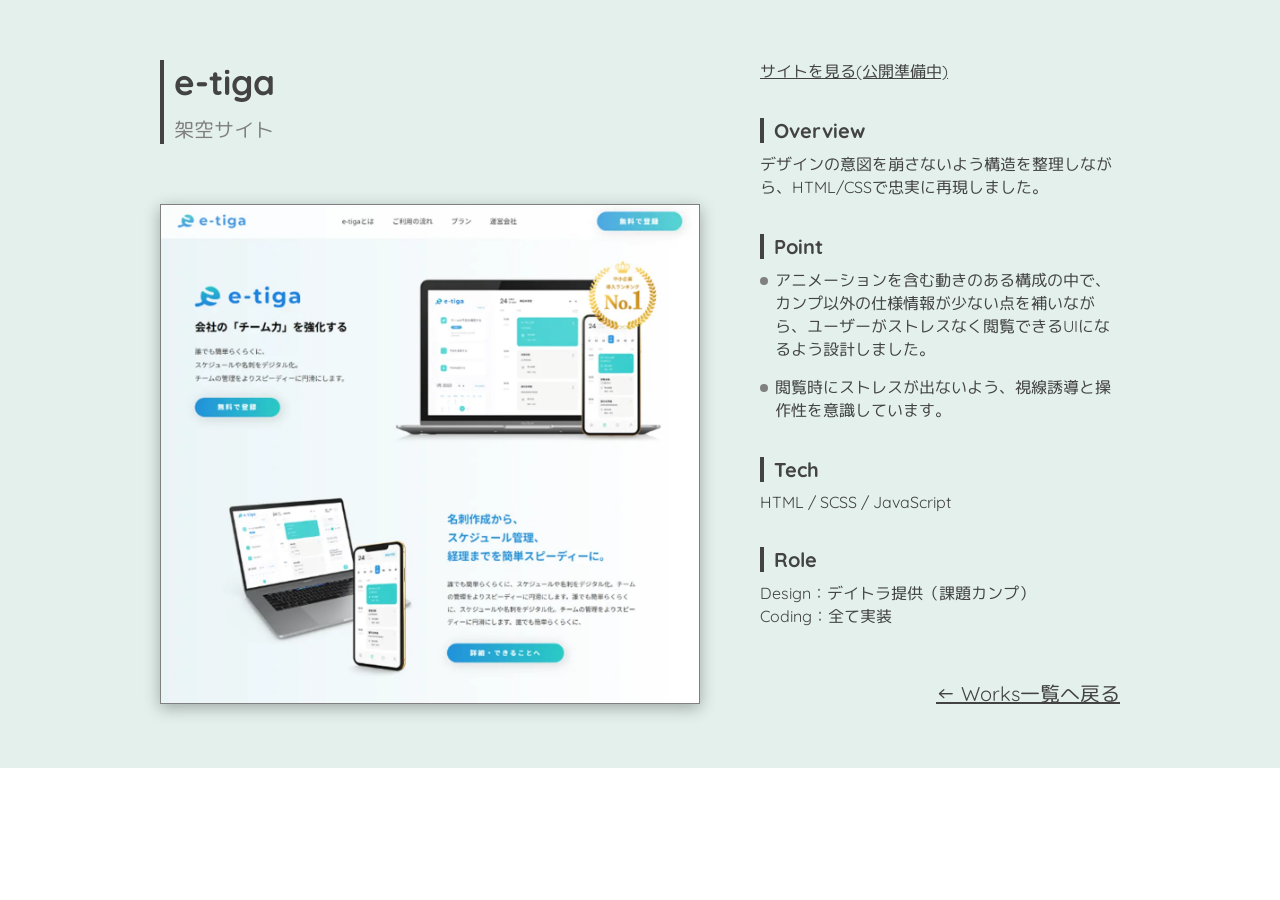
==== works/e-tiga.html @ a477d6ff "yanagis-site 初回アップ" ====
<!doctype html>
<html lang="en">
  <head>
    <meta charset="UTF-8" />
    <meta name="viewport" content="width=device-width, initial-scale=1.0" />

    <meta name="robots" content="noindex" />
    <title>e-tigaサイト紹介ページ</title>
    <meta
      name="description"
      content="デイトラのWeb制作コース、中級編自由課題の架空サイトです。HTML/CSSを用いたレスポンシブ対応のデザインを実装しています。"
    />

    <!-- Google fonts -->
    <link rel="preconnect" href="https://fonts.googleapis.com" />
    <link rel="preconnect" href="https://fonts.gstatic.com" crossorigin />
    <link
      href="https://fonts.googleapis.com/css2?family=M+PLUS+Rounded+1c&family=Quicksand:wght@300..700&display=swap"
      rel="stylesheet"
    />

    <link rel="stylesheet" href="../css/reset.css" />
    <link rel="stylesheet" href="../css/style.css" />
  </head>

  <body>
    <main class="work">
      <div class="work__inner">
        <div class="work__left">
          <!-- タイトル -->
          <section class="work__header">
            <h1 class="work__title">
              <span class="work__title-main">e-tiga</span>
              <span class="work__title-sub">架空サイト</span>
            </h1>
          </section>

          <!-- メイン画像 -->
          <section class="work__visual">
            <div class="work__mock">
              <picture>
                <source
                  srcset="../img/project/e-tiga-fullpage.webp"
                  type="image/webp"
                />
                <img
                  src="../img/project/e-tiga-fullpage.jpg"
                  alt="コーポレートサイトPC表示"
                  width="1200"
                  height="7304"
                />
              </picture>
            </div>
          </section>
        </div>

        <div class="work__right">
          <!-- ボタン -->
          <section class="work__button">
            <a href="#" class="work__link" target="_blank">
              サイトを見る(公開準備中)
            </a>
          </section>

          <!-- 概要 -->
          <section class="work__section">
            <h2 class="work__heading">Overview</h2>
            <p class="work__text">
              デザインの意図を崩さないよう構造を整理しながら、HTML/CSSで忠実に再現しました。
            </p>
          </section>

          <!-- 工夫した点 -->
          <section class="work__section">
            <h2 class="work__heading">Point</h2>
            <ul class="work__list">
              <li>
                アニメーションを含む動きのある構成の中で、カンプ以外の仕様情報が少ない点を補いながら、ユーザーがストレスなく閲覧できるUIになるよう設計しました。
              </li>
              <li>
                閲覧時にストレスが出ないよう、視線誘導と操作性を意識しています。
              </li>
            </ul>
          </section>

          <!-- 使用技術 -->
          <section class="work__section">
            <h2 class="work__heading">Tech</h2>
            <p class="work__text">HTML / SCSS / JavaScript</p>
          </section>

          <!-- 制作範囲 -->
          <section class="work__section">
            <h2 class="work__heading">Role</h2>
            <p class="work__text">
              Design：デイトラ提供（課題カンプ）<br />
              Coding：全て実装
            </p>
          </section>

          <!-- 戻るボタン -->
          <section class="work__back">
            <a href="../index.html#works" class="work__back-link">
              ← Works一覧へ戻る
            </a>
          </section>
        </div>
      </div>
    </main>
  </body>
</html>
---- css/style.css ----
@charset "UTF-8";
body {
  font-family: "Quicksand", "M PLUS Rounded 1c", sans-serif;
  color: #434343;
}
body.is-fixed {
  overflow: hidden;
}

.button {
  display: -webkit-box;
  display: -ms-flexbox;
  display: flex;
  -webkit-box-align: center;
      -ms-flex-align: center;
          align-items: center;
  width: 180px;
  padding: 6px 10px;
  margin: 0 auto;
}
.button--x {
  width: -webkit-fit-content;
  width: -moz-fit-content;
  width: fit-content;
}
.button__icon {
  display: -webkit-box;
  display: -ms-flexbox;
  display: flex;
  -webkit-box-align: center;
      -ms-flex-align: center;
          align-items: center;
}
.button__icon svg {
  width: 24px;
  height: 24px;
}
.button__icon--x {
  position: relative;
}
.button__icon--x::after {
  content: "";
  position: absolute;
  width: 26px;
  height: 26px;
  background-color: #000;
  left: -1px;
  z-index: -1;
  -webkit-transition: background-color 0.3s;
  transition: background-color 0.3s;
}
.button__icon-path {
  fill: #ffffff;
}
.button__text {
  color: #ffffff;
  font-size: 20px;
  margin-left: 10px;
  letter-spacing: 0.05em;
}

.header {
  background-image: -webkit-gradient(linear, left top, left bottom, from(#6ad2e4), to(#5fab93));
  background-image: linear-gradient(to bottom, #6ad2e4, #5fab93);
  position: fixed;
  top: 0;
  left: 0;
  width: 100%;
  z-index: 999;
}
.header__container {
  width: 100%;
  position: relative;
}
.header__top {
  display: -webkit-box;
  display: -ms-flexbox;
  display: flex;
  -webkit-box-pack: justify;
      -ms-flex-pack: justify;
          justify-content: space-between;
  -webkit-box-align: center;
      -ms-flex-align: center;
          align-items: center;
}
.header__logo {
  display: inline-block;
  padding: 14px 24px;
  font-size: 21px;
  font-weight: bold;
  color: #ffffff;
}
.header__menu-button {
  width: 36px;
  height: 21px;
  position: relative;
  border: none;
  background: transparent;
  right: 24px;
}
.header__menu-button.is-checked .header-icon__bar:nth-child(1) {
  top: 10px;
  -webkit-transform: rotate(30deg);
          transform: rotate(30deg);
}
.header__menu-button.is-checked .header-icon__bar:nth-child(2) {
  display: none;
}
.header__menu-button.is-checked .header-icon__bar:nth-child(3) {
  top: 10px;
  -webkit-transform: rotate(-30deg);
          transform: rotate(-30deg);
}
.header-icon__bar {
  position: absolute;
  top: 0;
  left: 0;
  width: 36px;
  height: 3px;
  border-radius: 6px;
  background: #ffffff;
  -webkit-transition: top 0.3s linear, -webkit-transform 0.3s linear;
  transition: top 0.3s linear, -webkit-transform 0.3s linear;
  transition: transform 0.3s linear, top 0.3s linear;
  transition: transform 0.3s linear, top 0.3s linear, -webkit-transform 0.3s linear;
}
.header-icon__bar:nth-child(1) {
  top: 0;
}
.header-icon__bar:nth-child(2) {
  top: 9px;
}
.header-icon__bar:nth-child(3) {
  top: 18px;
}
.header__contents {
  display: none;
  height: calc(100vh - 81px);
  border-top: 1px solid #ffffff;
  padding-top: 60px;
}
.header__nav-item {
  text-align: center;
}
.header__nav-item + .header__nav-item {
  margin-top: 24px;
}
.header__nav-item--x {
  position: relative;
  left: -66px;
}

.fv {
  padding-top: 81px;
  width: 100%;
  position: relative;
}
.fv__contents {
  position: absolute;
  bottom: 26px;
  left: 0;
  max-width: 380px;
  width: 100%;
  background: rgba(255, 255, 255, 0.65);
  border-top-right-radius: 10px;
  border-bottom-right-radius: 10px;
  padding: 18px;
}
.fv__heading-main {
  display: block;
  font-size: 28px;
  font-weight: bold;
}
.fv__heading-sub {
  display: block;
  font-size: 14px;
  margin-top: 12px;
}

.section {
  padding: 48px 0;
}
.section__inner {
  padding-inline: 25px;
  max-width: 500px;
  width: 100%;
  margin: 0 auto;
}
.section__head {
  display: -webkit-box;
  display: -ms-flexbox;
  display: flex;
  -webkit-box-orient: vertical;
  -webkit-box-direction: normal;
      -ms-flex-direction: column;
          flex-direction: column;
}
.section__head-main {
  font-size: 40px;
  font-weight: bold;
}
.section__head-sub {
  font-size: 15px;
  letter-spacing: 0.2em;
}
.section__lead-text {
  margin-top: 32px;
  font-size: 16px;
  line-height: 1.6;
}
.section__contents {
  margin-top: 40px;
}

.skills {
  background-color: #f2f2f2;
}
.skills__list {
  margin-top: 20px;
  line-height: 3;
  display: grid;
  gap: 15px;
  grid-template-columns: repeat(auto-fit, minmax(180px, 1fr));
}
.skills__item {
  display: -webkit-box;
  display: -ms-flexbox;
  display: flex;
  width: 200px;
}
.skills__icon {
  opacity: 0.3;
  display: -webkit-box;
  display: -ms-flexbox;
  display: flex;
  -webkit-box-pack: center;
      -ms-flex-pack: center;
          justify-content: center;
  -webkit-box-align: center;
      -ms-flex-align: center;
          align-items: center;
}
.skills__icon img {
  width: 52px;
  height: 52px;
  -o-object-fit: contain;
     object-fit: contain;
}
.skills__name {
  font-size: 25px;
  vertical-align: middle;
  padding-left: 13px;
  font-weight: bold;
}

.works__contents {
  margin-top: 20px;
}
.works__list {
  text-align: center;
}
.works__item + .works__item {
  margin-top: 55px;
}
.works__card {
  padding: 15px;
  border-radius: 3px;
  display: block;
  height: 100%;
  -webkit-box-shadow: 0 4px 15px 0 rgba(0, 0, 0, 0.3);
          box-shadow: 0 4px 15px 0 rgba(0, 0, 0, 0.3);
  -webkit-transition: -webkit-transform 0.3s, -webkit-box-shadow 0.3s;
  transition: -webkit-transform 0.3s, -webkit-box-shadow 0.3s;
  transition: transform 0.3s, box-shadow 0.3s;
  transition: transform 0.3s, box-shadow 0.3s, -webkit-transform 0.3s, -webkit-box-shadow 0.3s;
}
.works__item-img {
  margin-bottom: 12px;
}
.works__item-name {
  font-size: 16px;
  font-weight: bold;
  margin-bottom: 6px;
  min-height: 3em;
}
.works__item-link {
  font-size: 14px;
  margin-top: auto;
}

.about {
  background-color: #f2f2f2;
}
.about__container {
  margin-top: 32px;
  display: -webkit-box;
  display: -ms-flexbox;
  display: flex;
  -webkit-box-orient: vertical;
  -webkit-box-direction: normal;
      -ms-flex-direction: column;
          flex-direction: column;
}
.about__text-contents {
  margin-top: 20px;
}
.about__text {
  font-size: 16px;
  line-height: 1.6;
}
.about__text + .about__text {
  margin-top: 1em;
}
.about__img img {
  display: block;
  margin: 0 auto;
}

.contact__form {
  margin-top: 20px;
  font-family: "Quicksand", "M PLUS Rounded 1c", sans-serif;
}
.contact__text {
  margin-top: 32px;
}
.contact__item + .contact__item {
  margin-top: 30px;
}
.contact__item select {
  -webkit-appearance: none;
     -moz-appearance: none;
          appearance: none;
  background: url(../img/select-arrow.png) no-repeat center right 16px/9.451px 6.969px;
  background: #e3f0ec;
}
.contact__label {
  display: block;
  padding-block: 10px;
  font-size: 18px;
  font-weight: bold;
}
.contact__must {
  color: #ff4d6d;
  margin-left: 4px;
}
.contact__input-field {
  width: 100%;
  height: 60px;
  border-radius: 10px;
  border: transparent;
  background-color: #e3f0ec;
  font-size: 18px;
  padding: 15px;
  -webkit-box-sizing: border-box;
          box-sizing: border-box;
}
.contact__input-field-w {
  height: auto;
  line-height: 1.5;
}
.contact__button {
  background-color: #629e8a;
  color: #ffffff;
  font-size: 20px;
  padding: 16px 50px;
  display: block;
  margin: 45px auto 0;
  border: none;
  border-radius: 50px;
  -webkit-box-shadow: 0 4px 15px 0 rgba(0, 0, 0, 0.3);
          box-shadow: 0 4px 15px 0 rgba(0, 0, 0, 0.3);
  cursor: pointer;
  -webkit-transition: -webkit-transform 0.3s, -webkit-box-shadow 0.3s;
  transition: -webkit-transform 0.3s, -webkit-box-shadow 0.3s;
  transition: transform 0.3s, box-shadow 0.3s;
  transition: transform 0.3s, box-shadow 0.3s, -webkit-transform 0.3s, -webkit-box-shadow 0.3s;
}
.contact__privacy {
  display: -webkit-box;
  display: -ms-flexbox;
  display: flex;
  -webkit-box-align: center;
      -ms-flex-align: center;
          align-items: center;
  font-weight: normal;
  font-size: 16px;
  color: #000;
  -webkit-transition: opacity 0.3s;
  transition: opacity 0.3s;
}
.contact__privacy input[type=checkbox] {
  width: auto;
  height: auto;
  margin-right: 10px;
}
.contact {
  /* チェックボックス用のラベル */
}
.contact label[for=privacy] {
  font-weight: normal;
  font-size: 16px;
  color: #000;
}

#page-top {
  width: 50px;
  height: 50px;
  position: fixed;
  right: 10px;
  bottom: 10px;
  background-color: #6ad2e4;
  border-radius: 50%;
  -webkit-transition: opacity 0.3s;
  transition: opacity 0.3s;
}
#page-top::before {
  content: "TOP";
  font-size: 15px;
  color: #ffffff;
  position: absolute;
  margin: auto;
  text-align: center;
  width: 100%;
  top: 32%;
  left: 49%;
  translate: -50%;
  font-weight: bold;
}
#page-top:hover {
  opacity: 0.6;
}

.footer {
  background-color: #f2f2f2;
  text-align: center;
  padding: 10px;
}
.footer__copy {
  font-size: 11px;
  font-family: "Quicksand", "M PLUS Rounded 1c", sans-serif;
}

/*------------------
// tb
------------------*/
@media screen and (min-width: 900px) {
  .section__inner {
    max-width: 700px;
  }
  .section__head-main {
    font-size: 54px;
  }
  .fv__contents {
    bottom: 30px;
    height: auto;
    max-width: 500px;
    padding-left: 30px;
  }
  .skills__list {
    grid-template-columns: repeat(3, 1fr);
  }
  .works__list {
    display: grid;
    grid-template-columns: repeat(3, 1fr);
    gap: 8%;
  }
  .works__item + .works__item {
    margin-top: 0;
  }
  .about__container {
    -webkit-box-orient: horizontal;
    -webkit-box-direction: reverse;
        -ms-flex-direction: row-reverse;
            flex-direction: row-reverse;
    -webkit-box-align: center;
        -ms-flex-align: center;
            align-items: center;
  }
  .about__text-contents {
    margin-top: 0;
    -webkit-box-flex: 1;
        -ms-flex: 1;
            flex: 1;
  }
  .about__img {
    -webkit-box-flex: 1;
        -ms-flex: 1;
            flex: 1;
  }
}
/*------------------
// pc
------------------*/
@media screen and (min-width: 1200px) {
  .wrapper {
    display: -webkit-box;
    display: -ms-flexbox;
    display: flex;
  }
  .main {
    -ms-flex-preferred-size: 79.2%;
        flex-basis: 79.2%;
  }
  .header {
    position: relative;
    -ms-flex-preferred-size: 20.8%;
        flex-basis: 20.8%;
    padding: 35px 20px;
  }
  .header__container {
    width: 160px;
    margin: 0 auto;
    position: sticky;
    top: 35px;
  }
  .header__logo {
    padding: 14px 10px;
    font-size: 30px;
  }
  .header__menu-button {
    display: none;
  }
  .header__contents {
    display: block;
    border: none;
    padding-top: 20px;
    line-height: 0.5;
  }
  .header__nav-item--x {
    width: -webkit-fit-content;
    width: -moz-fit-content;
    width: fit-content;
    left: 8px;
  }
  .button {
    width: 100%;
    border-radius: 15px;
  }
  .button:hover {
    background-color: rgba(255, 255, 255, 0.6);
  }
  .button:hover .button__icon-path {
    fill: #629e8a;
  }
  .button:hover .button__text {
    color: #629e8a;
  }
  .button--x {
    padding: 0;
    border-radius: 0;
    left: 9px;
  }
  .button--x:hover .button__icon-path--x {
    fill: #000;
  }
  .button--x:hover .button__icon--x::after {
    background-color: #ffffff;
  }
  .section__inner {
    max-width: 880px;
  }
  .section__head {
    margin-bottom: 24px;
  }
  .section__head-main {
    font-size: 60px;
  }
  .fv {
    padding-top: 0;
  }
  .fv__contents {
    position: absolute;
    bottom: 60px;
    left: 0;
    max-width: 590px;
    padding-top: 24px;
    padding-left: 96px;
  }
  .fv__heading-main {
    font-size: 38px;
  }
  .fv__heading-sub {
    font-size: 18px;
    margin-top: 12px;
  }
  .skills__list {
    grid-template-columns: repeat(4, 1fr);
  }
  .works__list {
    display: grid;
    grid-template-columns: repeat(3, 1fr);
    gap: 8%;
  }
  .works__item + .works__item {
    margin-top: 0;
  }
  .works__card:hover {
    -webkit-transform: translateY(-3px);
            transform: translateY(-3px);
    -webkit-box-shadow: 0 8px 24px rgba(0, 0, 0, 0.3);
            box-shadow: 0 8px 24px rgba(0, 0, 0, 0.3);
  }
  .contact__item {
    display: grid;
  }
  .contact__item + .contact__item {
    margin-top: 50px;
  }
  .contact__label {
    font-size: 21px;
  }
  .contact__input-field {
    width: 70%;
    height: 85px;
    font-size: 20px;
    padding: 30px;
    border: 1px solid transparent;
  }
  .contact__input-field:hover, .contact__input-field:focus {
    -webkit-box-shadow: 0 4px 15px 0 rgba(0, 0, 0, 0.3);
            box-shadow: 0 4px 15px 0 rgba(0, 0, 0, 0.3);
    border-color: #629e8a;
    outline: none;
  }
  .contact__input-field-w {
    width: 100%;
    height: 100%;
  }
  .contact__privacy:hover {
    opacity: 0.6;
  }
  .contact__button {
    padding: 20px 80px;
  }
  .contact__button:hover {
    -webkit-transform: translateY(-2px);
            transform: translateY(-2px);
    -webkit-box-shadow: 0 6px 20px 2px rgba(0, 0, 0, 0.35);
            box-shadow: 0 6px 20px 2px rgba(0, 0, 0, 0.35);
  }
  .contact__button:active {
    -webkit-transform: translateY(2px);
            transform: translateY(2px);
    -webkit-box-shadow: none;
            box-shadow: none;
  }
}
.work {
  background-color: #e3f0ec;
}
.work__inner {
  max-width: 400px;
  width: 100%;
  margin: 0 auto;
  padding: 60px 20px;
  display: -webkit-box;
  display: -ms-flexbox;
  display: flex;
  -webkit-box-orient: vertical;
  -webkit-box-direction: normal;
      -ms-flex-direction: column;
          flex-direction: column;
}
.work {
  /* タイトル */
}
.work__title {
  border-left: 4px solid #434343;
  padding-left: 10px;
  display: -webkit-box;
  display: -ms-flexbox;
  display: flex;
  -webkit-box-orient: vertical;
  -webkit-box-direction: normal;
      -ms-flex-direction: column;
          flex-direction: column;
  gap: 10px;
}
.work__title-main {
  font-size: 35px;
  font-weight: 700;
}
.work__title-sub {
  font-size: 20px;
  color: #808080;
}
.work {
  /* 画像 */
}
.work__visual {
  margin-top: 60px;
  max-width: 400px;
}
.work__visual img {
  display: block;
  width: 100%;
  height: auto;
  -webkit-box-shadow: 0 4px 15px 0 rgba(0, 0, 0, 0.3);
          box-shadow: 0 4px 15px 0 rgba(0, 0, 0, 0.3);
}
.work {
  /* ボタン */
}
.work__button {
  margin-top: 35px;
  text-align: center;
}
.work__link {
  text-decoration: underline;
  -webkit-transition: opacity 0.3s;
  transition: opacity 0.3s;
}
.work {
  /* セクション */
}
.work__section {
  margin-top: 60px;
}
.work {
  /* 見出し */
}
.work__heading {
  font-size: 20px;
  font-weight: 700;
  margin-bottom: 10px;
  border-left: 4px solid #434343;
  padding-left: 10px;
}
.work {
  /* テキスト */
}
.work__text {
  font-size: 16px;
}
.work {
  /* リスト */
}
.work__list {
  font-size: 16px;
}
.work__list li {
  position: relative;
  padding-left: 15px;
}
.work__list li::before {
  content: "";
  position: absolute;
  width: 8px;
  height: 8px;
  border-radius: 50%;
  background-color: #808080;
  top: 8px;
  left: 0;
}
.work__list li + li {
  margin-top: 15px;
}
.work {
  /* 一覧へ戻る */
}
.work__back {
  margin-top: 60px;
  text-align: center;
}
.work__back-link {
  font-size: 20px;
  text-decoration: underline;
  -webkit-transition: opacity 0.3s;
  transition: opacity 0.3s;
}

@media screen and (min-width: 900px) {
  .work__inner {
    max-width: 800px;
    -webkit-box-orient: horizontal;
    -webkit-box-direction: normal;
        -ms-flex-direction: row;
            flex-direction: row;
    gap: 60px;
  }
  .work__visual {
    max-width: 100%;
    width: 100%;
  }
  .work__mock {
    width: 100%;
    max-height: 500px;
    overflow-y: auto;
    border: 1px solid #808080;
    -webkit-box-shadow: 0 4px 15px 0 rgba(0, 0, 0, 0.3);
            box-shadow: 0 4px 15px 0 rgba(0, 0, 0, 0.3);
  }
  .work__mock img {
    border: none;
    -webkit-box-shadow: none;
            box-shadow: none;
    width: 100%;
    display: block;
  }
  .work__left {
    -webkit-box-flex: 1.5;
        -ms-flex: 1.5;
            flex: 1.5;
  }
  .work__right {
    -ms-flex-item-align: center;
        align-self: center;
    -webkit-box-flex: 1;
        -ms-flex: 1;
            flex: 1;
  }
  .work__button {
    margin-top: 0;
    text-align: left;
  }
  .work__section {
    margin-top: 35px;
  }
  .work__back {
    margin-top: 50px;
    text-align: right;
  }
}
@media screen and (min-width: 1200px) {
  .work__inner {
    max-width: 1000px;
  }
  .work__link:hover, .work__back .work__back-link:hover {
    opacity: 0.6;
  }
}
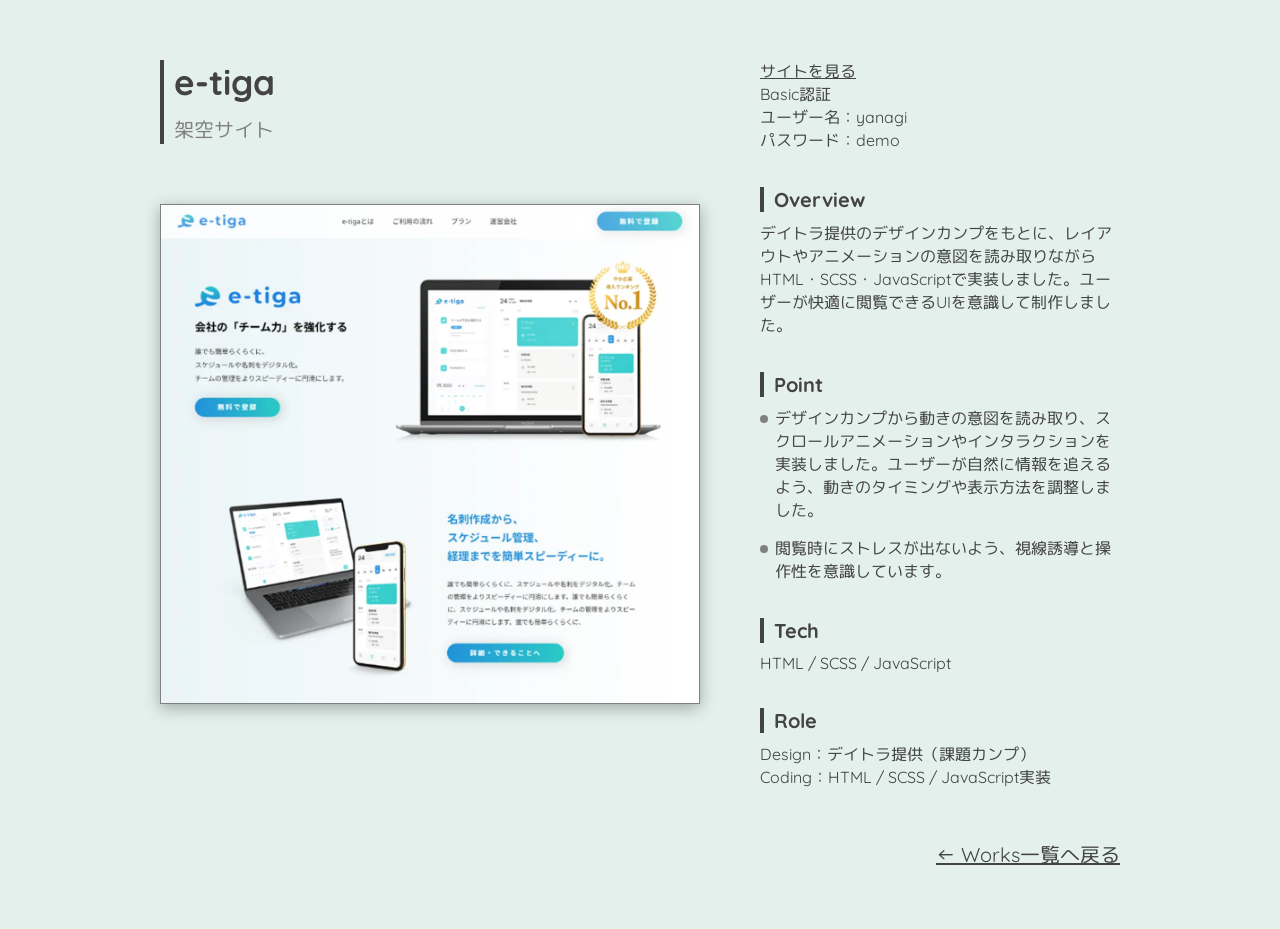
==== commit 939ff7d8: "サイトアップ前修正" ====
--- a/works/e-tiga.html
+++ b/works/e-tiga.html
@@ -57,16 +57,24 @@
         <div class="work__right">
           <!-- ボタン -->
           <section class="work__button">
-            <a href="#" class="work__link" target="_blank">
-              サイトを見る(公開準備中)
-            </a>
-          </section>
+  <a href="https://yanagigarden.com/e-tiga/" class="work__link" target="_blank">
+    サイトを見る
+  </a>
+
+  <div class="work__auth">
+    <p class="work__auth-title">Basic認証</p>
+    <p class="work__auth-text">
+      ユーザー名：yanagi<br>
+      パスワード：demo
+    </p>
+  </div>
+</section>
 
           <!-- 概要 -->
           <section class="work__section">
             <h2 class="work__heading">Overview</h2>
             <p class="work__text">
-              デザインの意図を崩さないよう構造を整理しながら、HTML/CSSで忠実に再現しました。
+              デイトラ提供のデザインカンプをもとに、レイアウトやアニメーションの意図を読み取りながらHTML・SCSS・JavaScriptで実装しました。ユーザーが快適に閲覧できるUIを意識して制作しました。
             </p>
           </section>
 
@@ -75,7 +83,7 @@
             <h2 class="work__heading">Point</h2>
             <ul class="work__list">
               <li>
-                アニメーションを含む動きのある構成の中で、カンプ以外の仕様情報が少ない点を補いながら、ユーザーがストレスなく閲覧できるUIになるよう設計しました。
+                デザインカンプから動きの意図を読み取り、スクロールアニメーションやインタラクションを実装しました。ユーザーが自然に情報を追えるよう、動きのタイミングや表示方法を調整しました。
               </li>
               <li>
                 閲覧時にストレスが出ないよう、視線誘導と操作性を意識しています。
@@ -94,7 +102,7 @@
             <h2 class="work__heading">Role</h2>
             <p class="work__text">
               Design：デイトラ提供（課題カンプ）<br />
-              Coding：全て実装
+              Coding：HTML / SCSS / JavaScript実装
             </p>
           </section>
 
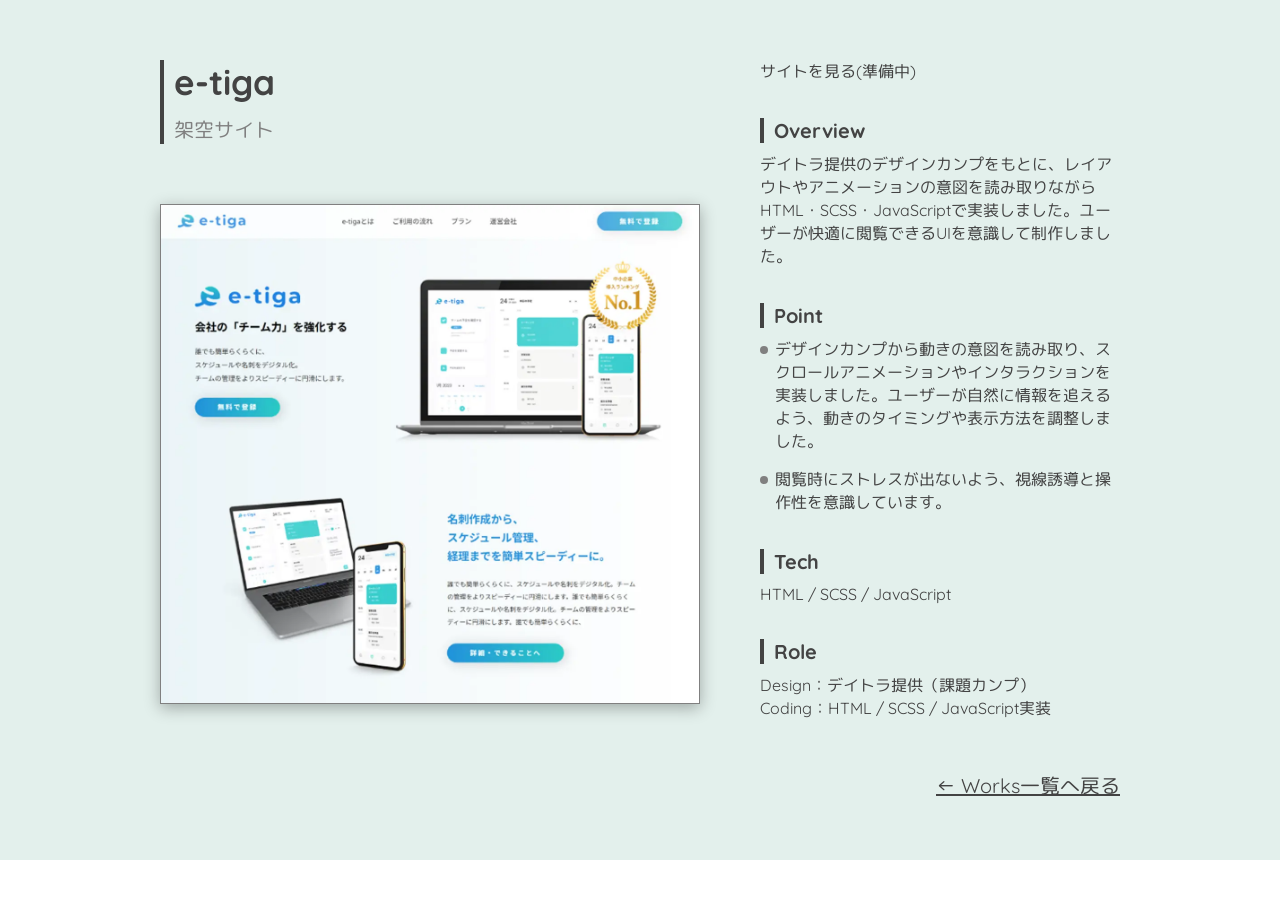
==== commit 2afa7596: "修正" ====
--- a/works/e-tiga.html
+++ b/works/e-tiga.html
@@ -57,17 +57,17 @@
         <div class="work__right">
           <!-- ボタン -->
           <section class="work__button">
-  <a href="https://yanagigarden.com/e-tiga/" class="work__link" target="_blank">
-    サイトを見る
+  <!-- <a href="https://yanagigarden.com/e-tiga/" class="work__link" target="_blank"> -->
+    サイトを見る(準備中)
   </a>
 
-  <div class="work__auth">
+  <!-- <div class="work__auth">
     <p class="work__auth-title">Basic認証</p>
     <p class="work__auth-text">
       ユーザー名：yanagi<br>
       パスワード：demo
     </p>
-  </div>
+  </div> -->
 </section>
 
           <!-- 概要 -->
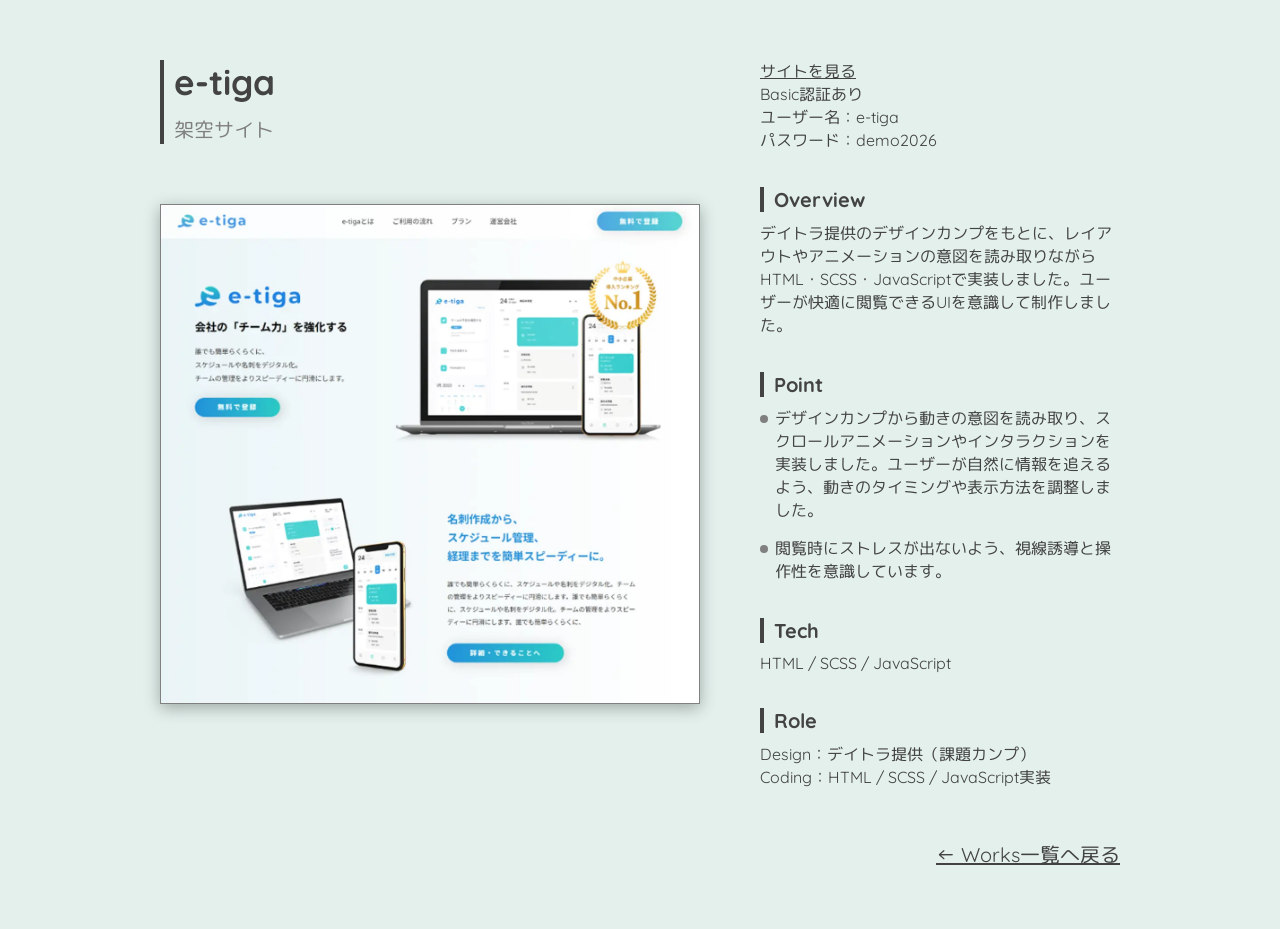
==== commit f2213c66: "修正" ====
--- a/works/e-tiga.html
+++ b/works/e-tiga.html
@@ -57,17 +57,17 @@
         <div class="work__right">
           <!-- ボタン -->
           <section class="work__button">
-  <!-- <a href="https://yanagigarden.com/e-tiga/" class="work__link" target="_blank"> -->
-    サイトを見る(準備中)
+  <a href="https://yanagigarden.com/e-tiga/" class="work__link" target="_blank">
+    サイトを見る
   </a>
 
-  <!-- <div class="work__auth">
-    <p class="work__auth-title">Basic認証</p>
+  <div class="work__auth">
+    <p class="work__auth-title">Basic認証あり</p>
     <p class="work__auth-text">
-      ユーザー名：yanagi<br>
-      パスワード：demo
+      ユーザー名：e-tiga<br>
+      パスワード：demo2026
     </p>
-  </div> -->
+  </div>
 </section>
 
           <!-- 概要 -->
